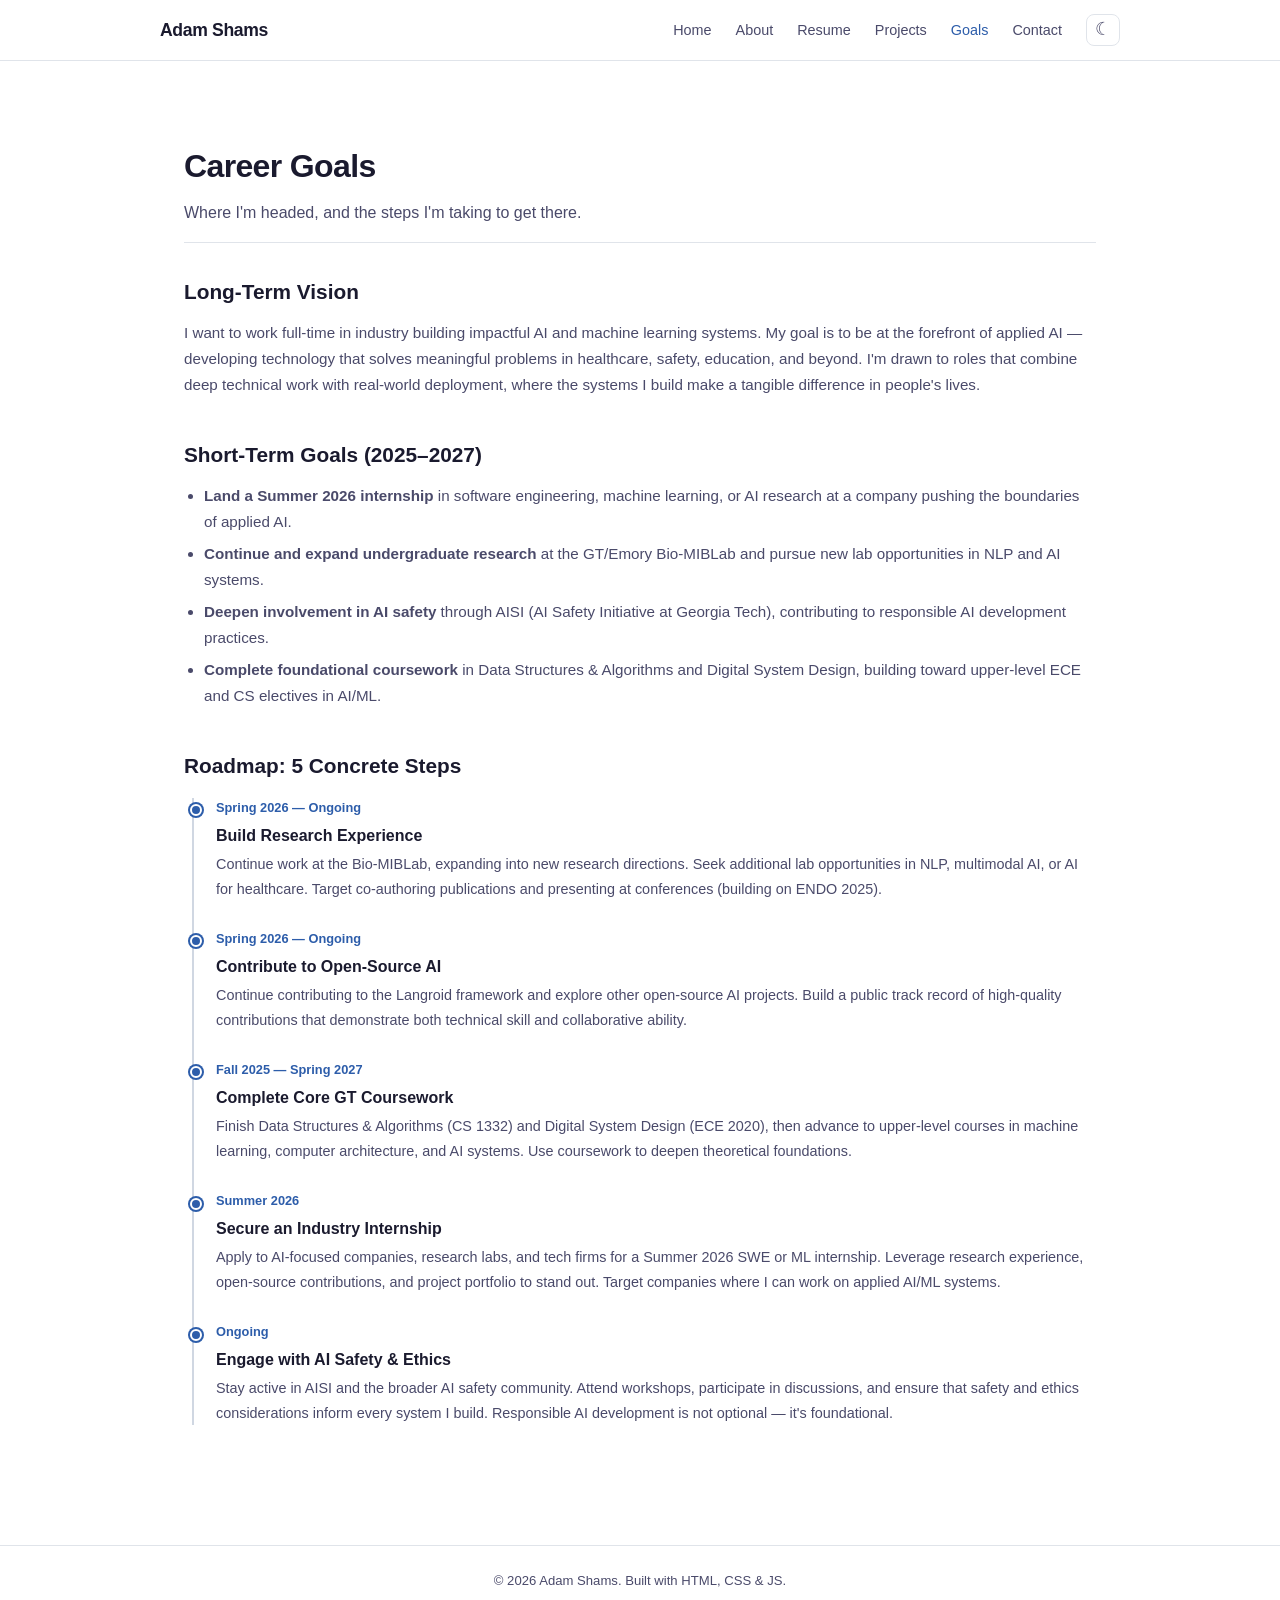
==== goals.html @ 834d872f "Initial ePortfolio site Static HTML/CSS/JS site for ECE 1100 ePortfolio assignment. Includes home, a" ====
<!DOCTYPE html>
<html lang="en">
<head>
  <meta charset="UTF-8">
  <meta name="viewport" content="width=device-width, initial-scale=1.0">
  <title>Career Goals — Adam Shams</title>
  <link rel="stylesheet" href="css/style.css">
</head>
<body>

<nav class="nav">
  <div class="nav-inner">
    <a href="index.html" class="nav-logo">Adam Shams</a>
    <button class="hamburger" aria-label="Toggle menu" aria-expanded="false">
      <span></span><span></span><span></span>
    </button>
    <ul class="nav-links">
      <li><a href="index.html">Home</a></li>
      <li><a href="about.html">About</a></li>
      <li><a href="resume.html">Resume</a></li>
      <li><a href="projects.html">Projects</a></li>
      <li><a href="goals.html">Goals</a></li>
      <li><a href="contact.html">Contact</a></li>
      <li><button class="theme-toggle" aria-label="Toggle theme">&#9790;</button></li>
    </ul>
  </div>
</nav>

<main class="container">
  <div class="page-header">
    <h1>Career Goals</h1>
    <p>Where I'm headed, and the steps I'm taking to get there.</p>
  </div>

  <section class="section">
    <div class="goal-block">
      <h2>Long-Term Vision</h2>
      <p>I want to work full-time in industry building impactful AI and machine learning systems. My goal is to be at the forefront of applied AI — developing technology that solves meaningful problems in healthcare, safety, education, and beyond. I'm drawn to roles that combine deep technical work with real-world deployment, where the systems I build make a tangible difference in people's lives.</p>
    </div>

    <div class="goal-block">
      <h2>Short-Term Goals (2025–2027)</h2>
      <ul>
        <li><strong>Land a Summer 2026 internship</strong> in software engineering, machine learning, or AI research at a company pushing the boundaries of applied AI.</li>
        <li><strong>Continue and expand undergraduate research</strong> at the GT/Emory Bio-MIBLab and pursue new lab opportunities in NLP and AI systems.</li>
        <li><strong>Deepen involvement in AI safety</strong> through AISI (AI Safety Initiative at Georgia Tech), contributing to responsible AI development practices.</li>
        <li><strong>Complete foundational coursework</strong> in Data Structures &amp; Algorithms and Digital System Design, building toward upper-level ECE and CS electives in AI/ML.</li>
      </ul>
    </div>

    <div class="goal-block">
      <h2>Roadmap: 5 Concrete Steps</h2>
      <div class="timeline">
        <div class="timeline-step">
          <div class="time">Spring 2026 — Ongoing</div>
          <h3>Build Research Experience</h3>
          <p>Continue work at the Bio-MIBLab, expanding into new research directions. Seek additional lab opportunities in NLP, multimodal AI, or AI for healthcare. Target co-authoring publications and presenting at conferences (building on ENDO 2025).</p>
        </div>
        <div class="timeline-step">
          <div class="time">Spring 2026 — Ongoing</div>
          <h3>Contribute to Open-Source AI</h3>
          <p>Continue contributing to the Langroid framework and explore other open-source AI projects. Build a public track record of high-quality contributions that demonstrate both technical skill and collaborative ability.</p>
        </div>
        <div class="timeline-step">
          <div class="time">Fall 2025 — Spring 2027</div>
          <h3>Complete Core GT Coursework</h3>
          <p>Finish Data Structures &amp; Algorithms (CS 1332) and Digital System Design (ECE 2020), then advance to upper-level courses in machine learning, computer architecture, and AI systems. Use coursework to deepen theoretical foundations.</p>
        </div>
        <div class="timeline-step">
          <div class="time">Summer 2026</div>
          <h3>Secure an Industry Internship</h3>
          <p>Apply to AI-focused companies, research labs, and tech firms for a Summer 2026 SWE or ML internship. Leverage research experience, open-source contributions, and project portfolio to stand out. Target companies where I can work on applied AI/ML systems.</p>
        </div>
        <div class="timeline-step">
          <div class="time">Ongoing</div>
          <h3>Engage with AI Safety &amp; Ethics</h3>
          <p>Stay active in AISI and the broader AI safety community. Attend workshops, participate in discussions, and ensure that safety and ethics considerations inform every system I build. Responsible AI development is not optional — it's foundational.</p>
        </div>
      </div>
    </div>
  </section>
</main>

<footer class="footer">
  &copy; 2026 Adam Shams. Built with HTML, CSS &amp; JS.
</footer>

<script src="js/main.js"></script>
</body>
</html>
---- css/style.css ----
/* ===== CSS Custom Properties ===== */
:root {
  --bg: #ffffff;
  --bg-secondary: #f5f7fa;
  --text: #1a1a2e;
  --text-secondary: #4a4a6a;
  --accent: #2d5daa;
  --accent-hover: #1e4a8a;
  --border: #e0e4ea;
  --card-bg: #ffffff;
  --card-shadow: 0 2px 8px rgba(0, 0, 0, 0.08);
  --nav-bg: rgba(255, 255, 255, 0.95);
  --tag-bg: #e8eef6;
  --tag-text: #2d5daa;
  --timeline-line: #d0d7e2;
}

[data-theme="dark"] {
  --bg: #0f1117;
  --bg-secondary: #1a1c25;
  --text: #e4e6ec;
  --text-secondary: #9a9cb0;
  --accent: #5b8def;
  --accent-hover: #7ba4ff;
  --border: #2a2d3a;
  --card-bg: #1a1c25;
  --card-shadow: 0 2px 8px rgba(0, 0, 0, 0.3);
  --nav-bg: rgba(15, 17, 23, 0.95);
  --tag-bg: #1e2a42;
  --tag-text: #5b8def;
  --timeline-line: #2a2d3a;
}

/* ===== Reset & Base ===== */
*, *::before, *::after {
  box-sizing: border-box;
  margin: 0;
  padding: 0;
}

html {
  scroll-behavior: smooth;
}

body {
  font-family: -apple-system, BlinkMacSystemFont, "Segoe UI", Roboto, Helvetica, Arial, sans-serif;
  background: var(--bg);
  color: var(--text);
  line-height: 1.6;
  transition: background 0.3s, color 0.3s;
}

a {
  color: var(--accent);
  text-decoration: none;
  transition: color 0.2s;
}

a:hover {
  color: var(--accent-hover);
}

img {
  max-width: 100%;
  height: auto;
}

/* ===== Navigation ===== */
.nav {
  position: sticky;
  top: 0;
  z-index: 100;
  background: var(--nav-bg);
  backdrop-filter: blur(12px);
  border-bottom: 1px solid var(--border);
  padding: 0 1.5rem;
}

.nav-inner {
  max-width: 960px;
  margin: 0 auto;
  display: flex;
  align-items: center;
  justify-content: space-between;
  height: 60px;
}

.nav-logo {
  font-weight: 700;
  font-size: 1.1rem;
  color: var(--text);
  letter-spacing: -0.02em;
}

.nav-links {
  display: flex;
  align-items: center;
  gap: 1.5rem;
  list-style: none;
}

.nav-links a {
  color: var(--text-secondary);
  font-size: 0.9rem;
  font-weight: 500;
  transition: color 0.2s;
}

.nav-links a:hover,
.nav-links a.active {
  color: var(--accent);
}

.theme-toggle {
  background: none;
  border: 1px solid var(--border);
  border-radius: 8px;
  padding: 0.4rem 0.5rem;
  cursor: pointer;
  color: var(--text-secondary);
  font-size: 1.1rem;
  line-height: 1;
  transition: border-color 0.2s, color 0.2s;
}

.theme-toggle:hover {
  border-color: var(--accent);
  color: var(--accent);
}

.hamburger {
  display: none;
  background: none;
  border: none;
  cursor: pointer;
  padding: 0.5rem;
  color: var(--text);
}

.hamburger span {
  display: block;
  width: 22px;
  height: 2px;
  background: var(--text);
  margin: 5px 0;
  transition: transform 0.3s, opacity 0.3s;
}

/* ===== Layout ===== */
.container {
  max-width: 960px;
  margin: 0 auto;
  padding: 2.5rem 1.5rem;
}

.section {
  margin-bottom: 3rem;
}

/* ===== Hero (index) ===== */
.hero {
  padding: 4rem 0 2rem;
  text-align: center;
}

.hero h1 {
  font-size: 2.8rem;
  font-weight: 800;
  letter-spacing: -0.03em;
  margin-bottom: 0.5rem;
}

.hero .subtitle {
  font-size: 1.15rem;
  color: var(--text-secondary);
  max-width: 600px;
  margin: 0 auto 1.5rem;
  line-height: 1.6;
}

.hero-links {
  display: flex;
  justify-content: center;
  gap: 1rem;
  flex-wrap: wrap;
}

.btn {
  display: inline-block;
  padding: 0.6rem 1.4rem;
  border-radius: 8px;
  font-weight: 600;
  font-size: 0.9rem;
  transition: background 0.2s, color 0.2s, box-shadow 0.2s;
}

.btn-primary {
  background: var(--accent);
  color: #fff;
}

.btn-primary:hover {
  background: var(--accent-hover);
  color: #fff;
  box-shadow: 0 2px 12px rgba(45, 93, 170, 0.3);
}

.btn-secondary {
  border: 1px solid var(--border);
  color: var(--text);
  background: var(--card-bg);
}

.btn-secondary:hover {
  border-color: var(--accent);
  color: var(--accent);
}

/* ===== Highlights Grid (index) ===== */
.highlights {
  display: grid;
  grid-template-columns: repeat(auto-fit, minmax(200px, 1fr));
  gap: 1.25rem;
  margin-top: 2.5rem;
}

.highlight-card {
  background: var(--card-bg);
  border: 1px solid var(--border);
  border-radius: 12px;
  padding: 1.5rem;
  text-align: center;
  transition: box-shadow 0.2s, border-color 0.2s;
}

.highlight-card:hover {
  box-shadow: var(--card-shadow);
  border-color: var(--accent);
}

.highlight-card .icon {
  font-size: 1.8rem;
  margin-bottom: 0.5rem;
}

.highlight-card h3 {
  font-size: 0.95rem;
  font-weight: 700;
  margin-bottom: 0.25rem;
}

.highlight-card p {
  font-size: 0.85rem;
  color: var(--text-secondary);
}

/* ===== Page Header ===== */
.page-header {
  padding: 2.5rem 0 1rem;
  border-bottom: 1px solid var(--border);
  margin-bottom: 2rem;
}

.page-header h1 {
  font-size: 2rem;
  font-weight: 800;
  letter-spacing: -0.02em;
}

.page-header p {
  color: var(--text-secondary);
  margin-top: 0.5rem;
  max-width: 600px;
}

/* ===== About Page ===== */
.bio-text {
  font-size: 1.05rem;
  line-height: 1.8;
  max-width: 720px;
}

.bio-text p {
  margin-bottom: 1rem;
}

.education-item {
  border-left: 3px solid var(--accent);
  padding-left: 1.25rem;
  margin-bottom: 1.5rem;
}

.education-item h3 {
  font-size: 1.05rem;
  margin-bottom: 0.25rem;
}

.education-item .meta {
  font-size: 0.85rem;
  color: var(--text-secondary);
  margin-bottom: 0.4rem;
}

.education-item ul {
  padding-left: 1.25rem;
  color: var(--text-secondary);
  font-size: 0.9rem;
}

.education-item li {
  margin-bottom: 0.2rem;
}

/* ===== Skills Tags ===== */
.skills-group {
  margin-bottom: 1.25rem;
}

.skills-group h3 {
  font-size: 0.85rem;
  text-transform: uppercase;
  letter-spacing: 0.05em;
  color: var(--text-secondary);
  margin-bottom: 0.5rem;
}

.tags {
  display: flex;
  flex-wrap: wrap;
  gap: 0.5rem;
}

.tag {
  background: var(--tag-bg);
  color: var(--tag-text);
  padding: 0.3rem 0.75rem;
  border-radius: 6px;
  font-size: 0.82rem;
  font-weight: 500;
}

/* ===== Interests ===== */
.interests-list {
  display: flex;
  flex-wrap: wrap;
  gap: 0.75rem;
  list-style: none;
}

.interests-list li {
  background: var(--bg-secondary);
  border: 1px solid var(--border);
  padding: 0.5rem 1rem;
  border-radius: 8px;
  font-size: 0.9rem;
}

/* ===== Leadership ===== */
.leadership-item {
  border: 1px solid var(--border);
  border-radius: 12px;
  padding: 1.25rem;
  margin-bottom: 1rem;
  background: var(--card-bg);
}

.leadership-item h3 {
  font-size: 1rem;
  margin-bottom: 0.25rem;
}

.leadership-item .meta {
  font-size: 0.85rem;
  color: var(--text-secondary);
  margin-bottom: 0.5rem;
}

.leadership-item ul {
  padding-left: 1.25rem;
  font-size: 0.9rem;
  color: var(--text-secondary);
}

.leadership-item li {
  margin-bottom: 0.2rem;
}

/* ===== Resume Page ===== */
.resume-actions {
  display: flex;
  gap: 1rem;
  margin-bottom: 1.5rem;
  flex-wrap: wrap;
}

.resume-embed {
  width: 100%;
  height: 800px;
  border: 1px solid var(--border);
  border-radius: 12px;
  overflow: hidden;
}

.resume-embed iframe {
  width: 100%;
  height: 100%;
  border: none;
}

.resume-fallback {
  padding: 2rem;
  text-align: center;
  color: var(--text-secondary);
}

/* ===== Goals Page — Timeline ===== */
.goal-block {
  margin-bottom: 2.5rem;
}

.goal-block h2 {
  font-size: 1.3rem;
  font-weight: 700;
  margin-bottom: 0.75rem;
}

.goal-block p,
.goal-block li {
  color: var(--text-secondary);
  font-size: 0.95rem;
  line-height: 1.7;
}

.goal-block ul {
  padding-left: 1.25rem;
  margin-top: 0.5rem;
}

.goal-block li {
  margin-bottom: 0.4rem;
}

.timeline {
  position: relative;
  padding-left: 2rem;
  margin-top: 1rem;
}

.timeline::before {
  content: "";
  position: absolute;
  left: 0.5rem;
  top: 0;
  bottom: 0;
  width: 2px;
  background: var(--timeline-line);
}

.timeline-step {
  position: relative;
  margin-bottom: 1.75rem;
}

.timeline-step::before {
  content: "";
  position: absolute;
  left: -1.65rem;
  top: 0.4rem;
  width: 12px;
  height: 12px;
  border-radius: 50%;
  background: var(--accent);
  border: 2px solid var(--bg);
  box-shadow: 0 0 0 2px var(--accent);
}

.timeline-step h3 {
  font-size: 1rem;
  font-weight: 600;
  margin-bottom: 0.25rem;
}

.timeline-step .time {
  font-size: 0.8rem;
  color: var(--accent);
  font-weight: 600;
  margin-bottom: 0.25rem;
}

.timeline-step p {
  font-size: 0.9rem;
  color: var(--text-secondary);
}

/* ===== Projects Page ===== */
.projects-grid {
  display: grid;
  grid-template-columns: repeat(auto-fill, minmax(280px, 1fr));
  gap: 1.25rem;
}

.project-card {
  background: var(--card-bg);
  border: 1px solid var(--border);
  border-radius: 12px;
  padding: 1.5rem;
  transition: box-shadow 0.2s, border-color 0.2s;
  display: flex;
  flex-direction: column;
}

.project-card:hover {
  box-shadow: var(--card-shadow);
  border-color: var(--accent);
}

.project-card .project-icon {
  font-size: 1.6rem;
  margin-bottom: 0.75rem;
}

.project-card h3 {
  font-size: 1rem;
  font-weight: 700;
  margin-bottom: 0.5rem;
  line-height: 1.4;
}

.project-card p {
  font-size: 0.88rem;
  color: var(--text-secondary);
  flex: 1;
  margin-bottom: 0.75rem;
}

.project-card .tags {
  margin-top: auto;
}

.project-card .tag {
  font-size: 0.75rem;
}

.project-detail {
  border: 1px solid var(--border);
  border-radius: 12px;
  padding: 1.5rem;
  margin-bottom: 1.5rem;
  background: var(--card-bg);
}

.project-detail h3 {
  font-size: 1.15rem;
  font-weight: 700;
  margin-bottom: 0.5rem;
}

.project-detail p {
  color: var(--text-secondary);
  font-size: 0.93rem;
  line-height: 1.7;
  margin-bottom: 0.75rem;
}

.project-detail ul {
  padding-left: 1.25rem;
  color: var(--text-secondary);
  font-size: 0.9rem;
  margin-bottom: 0.75rem;
}

.project-detail li {
  margin-bottom: 0.3rem;
}

/* ===== Contact Page ===== */
.contact-grid {
  display: grid;
  grid-template-columns: repeat(auto-fit, minmax(200px, 1fr));
  gap: 1.25rem;
}

.contact-card {
  background: var(--card-bg);
  border: 1px solid var(--border);
  border-radius: 12px;
  padding: 1.5rem;
  text-align: center;
  transition: box-shadow 0.2s, border-color 0.2s;
}

.contact-card:hover {
  box-shadow: var(--card-shadow);
  border-color: var(--accent);
}

.contact-card .icon {
  font-size: 1.6rem;
  margin-bottom: 0.5rem;
}

.contact-card h3 {
  font-size: 0.9rem;
  font-weight: 600;
  margin-bottom: 0.25rem;
}

.contact-card p,
.contact-card a {
  font-size: 0.88rem;
  color: var(--text-secondary);
}

.contact-card a:hover {
  color: var(--accent);
}

/* ===== Footer ===== */
.footer {
  border-top: 1px solid var(--border);
  padding: 1.5rem;
  text-align: center;
  font-size: 0.82rem;
  color: var(--text-secondary);
  margin-top: 2rem;
}

/* ===== Responsive ===== */
@media (max-width: 768px) {
  .hero h1 {
    font-size: 2rem;
  }

  .hero .subtitle {
    font-size: 1rem;
  }

  .nav-links {
    display: none;
    position: absolute;
    top: 60px;
    left: 0;
    right: 0;
    background: var(--nav-bg);
    backdrop-filter: blur(12px);
    flex-direction: column;
    padding: 1rem 1.5rem;
    border-bottom: 1px solid var(--border);
    gap: 0.75rem;
  }

  .nav-links.open {
    display: flex;
  }

  .hamburger {
    display: block;
  }

  .highlights {
    grid-template-columns: 1fr 1fr;
  }

  .projects-grid {
    grid-template-columns: 1fr;
  }

  .resume-embed {
    height: 500px;
  }

  .container {
    padding: 1.5rem 1rem;
  }
}

@media (max-width: 480px) {
  .highlights {
    grid-template-columns: 1fr;
  }

  .hero h1 {
    font-size: 1.7rem;
  }
}
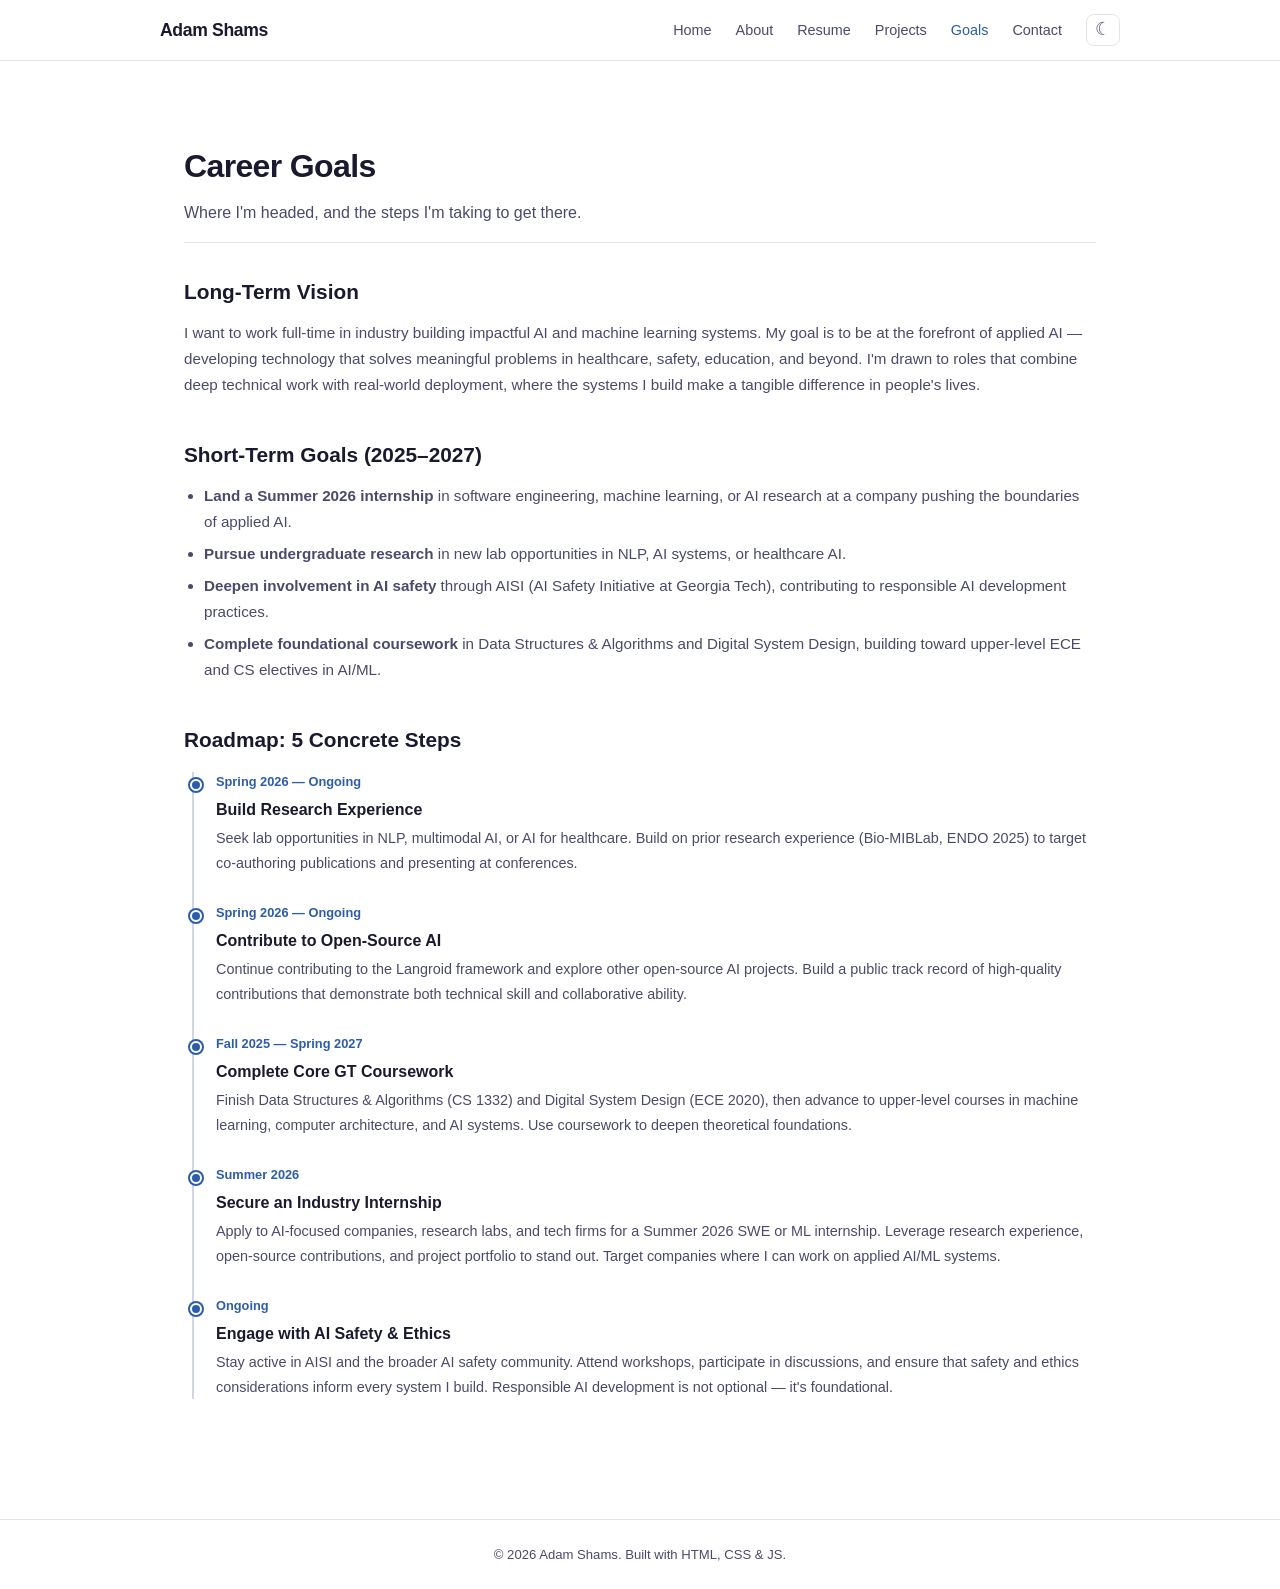
==== commit 0c26b4e1: "Remove Bio-MIBLab from goals, add Apple 2024 image" ====
--- a/goals.html
+++ b/goals.html
@@ -42,7 +42,7 @@
       <h2>Short-Term Goals (2025–2027)</h2>
       <ul>
         <li><strong>Land a Summer 2026 internship</strong> in software engineering, machine learning, or AI research at a company pushing the boundaries of applied AI.</li>
-        <li><strong>Continue and expand undergraduate research</strong> at the GT/Emory Bio-MIBLab and pursue new lab opportunities in NLP and AI systems.</li>
+        <li><strong>Pursue undergraduate research</strong> in new lab opportunities in NLP, AI systems, or healthcare AI.</li>
         <li><strong>Deepen involvement in AI safety</strong> through AISI (AI Safety Initiative at Georgia Tech), contributing to responsible AI development practices.</li>
         <li><strong>Complete foundational coursework</strong> in Data Structures &amp; Algorithms and Digital System Design, building toward upper-level ECE and CS electives in AI/ML.</li>
       </ul>
@@ -54,7 +54,7 @@
         <div class="timeline-step">
           <div class="time">Spring 2026 — Ongoing</div>
           <h3>Build Research Experience</h3>
-          <p>Continue work at the Bio-MIBLab, expanding into new research directions. Seek additional lab opportunities in NLP, multimodal AI, or AI for healthcare. Target co-authoring publications and presenting at conferences (building on ENDO 2025).</p>
+          <p>Seek lab opportunities in NLP, multimodal AI, or AI for healthcare. Build on prior research experience (Bio-MIBLab, ENDO 2025) to target co-authoring publications and presenting at conferences.</p>
         </div>
         <div class="timeline-step">
           <div class="time">Spring 2026 — Ongoing</div>
